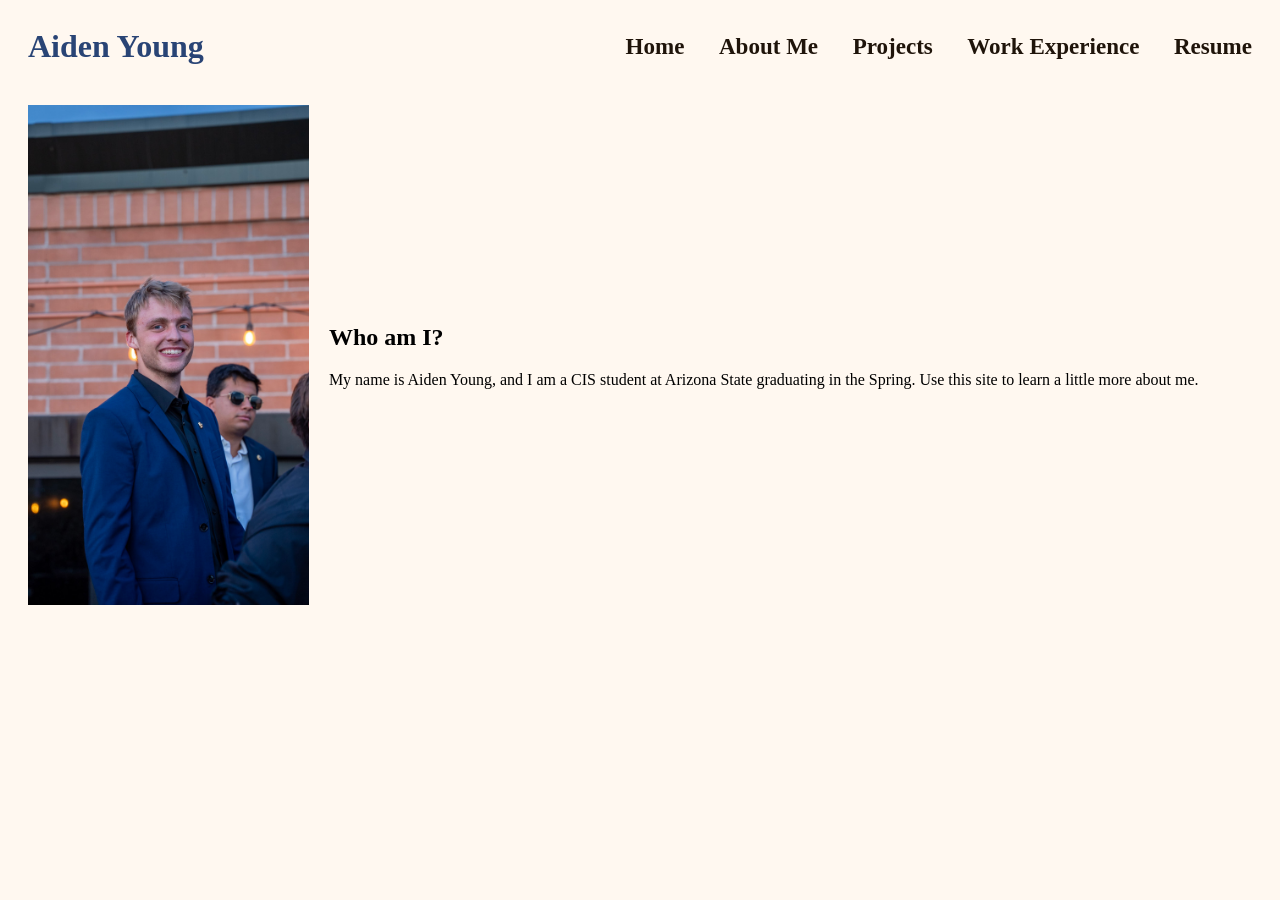
==== index.html @ 5ab0b29b "Initial" ====
<!DOCTYPE html>
<html lang="en">
<head>
    <meta charset="UTF-8">
    <meta name="viewport" content="width=device-width, initial-scale=1.0">
    <title>Aiden Young</title>
    <link rel="stylesheet" href="style.css">
</head>
<body>
    <header>
        <h1 id="title">Aiden Young</h1>
        <nav class="nav">
            <ul>
                <li><a href="index.html" class="active">Home</a></li>
                <li><a href="about.html">About Me</a></li>
                <li><a href="projects.html">Projects</a></li>
                <li><a href="experience.html">Work Experience</a></li>
                <li><a href="resume.html" id="resume">Resume</a></li>
            </ul>
        </nav>
    </header>

    <section id="intro">
        <img src="assets/portrait.jpeg" id="portrait" alt="Portrait of Aiden Young">
        <div id="intro-text">
            <h2 id="WAMI">Who am I?</h2>
            <p>My name is Aiden Young, and I am a CIS student at Arizona State graduating in the Spring.  Use this site to learn a little more about me.</p>
        </div>
    </section>
</body>
</html>
---- style.css ----
:root {
  --text: #1f140a;
  --background: #fff8f0;
  --primary: #294475;
  --secondary: #947742;
  --accent: #815128;

  --surface: #ffffff;
  --border: rgba(31, 20, 10, 0.12);
  --muted: rgba(31, 20, 10, 0.68);
  --radius: 10px;
  --shadow: 0 6px 20px rgba(31, 20, 10, 0.08);
  --font-display: "Fraunces", Georgia, serif;
  --font-body: "Inter", system-ui, -apple-system, sans-serif;
}

* {
    background: var(--background)
}

header {
    display: flex;
    justify-content: space-between;
    align-items: center;
}

#intro {
    display: flex;
    flex-wrap: wrap;
    align-items: center;
    gap: 20px;
    padding: 20px;
}

#intro-text {
    flex: 1 1 300px;
}

#title {
    color: var(--primary);
    margin: 0px;
    padding: 20px;
}

nav {
    font-weight: bold;
    padding: 0px;
    font-size: 120%;
    text-align: center;
    text-align: left;
    padding-left: 1em;
    color: var(--text);
}

nav ul {
    list-style-type: none;
    margin: 0px;
    padding-left: 0px;
    font-size: 1.2em;
    display: flex;
    flex-wrap: wrap;
    justify-content: flex-end;
    gap: 1.5em;
}

nav a {
    color: var(--text);
    text-decoration: none;
}

#resume {
    padding-right: 20px;
}

#portrait {
    max-width: 500px;
    max-height: 500px;
}
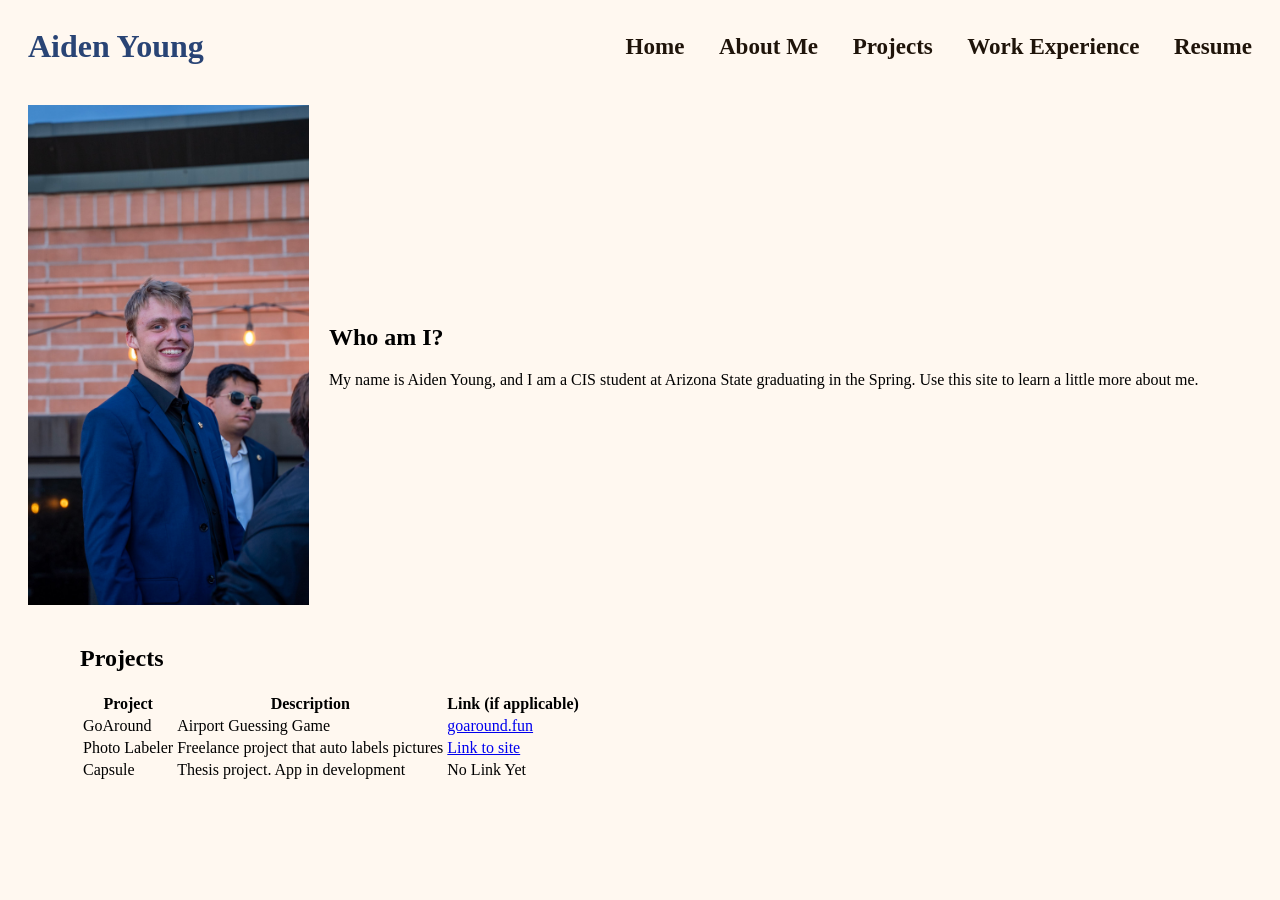
==== commit 10c817a3: "Adding project table" ====
--- a/index.html
+++ b/index.html
@@ -27,5 +27,32 @@
             <p>My name is Aiden Young, and I am a CIS student at Arizona State graduating in the Spring.  Use this site to learn a little more about me.</p>
         </div>
     </section>
+
+    <section class="Projects">
+        <h2>Projects</h2>
+        <table>
+            <tr>
+                <th>Project</th>
+                <th>Description</th>
+                <th>Link (if applicable)</th>
+            </tr>
+            <tr>
+                <td>GoAround</td>
+                <td>Airport Guessing Game</td>
+                <td><a href="https://www.goaround.fun" target="_blank">goaround.fun</td>
+            </tr>
+            <tr>
+                <td>Photo Labeler</td>
+                <td>Freelance project that auto labels pictures</td>
+                <td><a href="https://photolabeler.pages.dev" target="_blank">Link to site</td>
+            </tr>
+            <tr>
+                <td>Capsule</td>
+                <td>Thesis project. App in development</td>
+                <td>No Link Yet</td>
+            </tr>
+
+        </table>
+    </section>
 </body>
 </html>
--- a/style.css
+++ b/style.css
@@ -75,4 +75,15 @@
 #portrait {
     max-width: 500px;
     max-height: 500px;
+}
+
+.Projects {
+  width: 100%;
+  max-width: 1120px;
+  margin: 0 auto;
+  padding: 0 1.25rem;
+}
+
+h2.projects {
+    padding-left: 20px;
 }
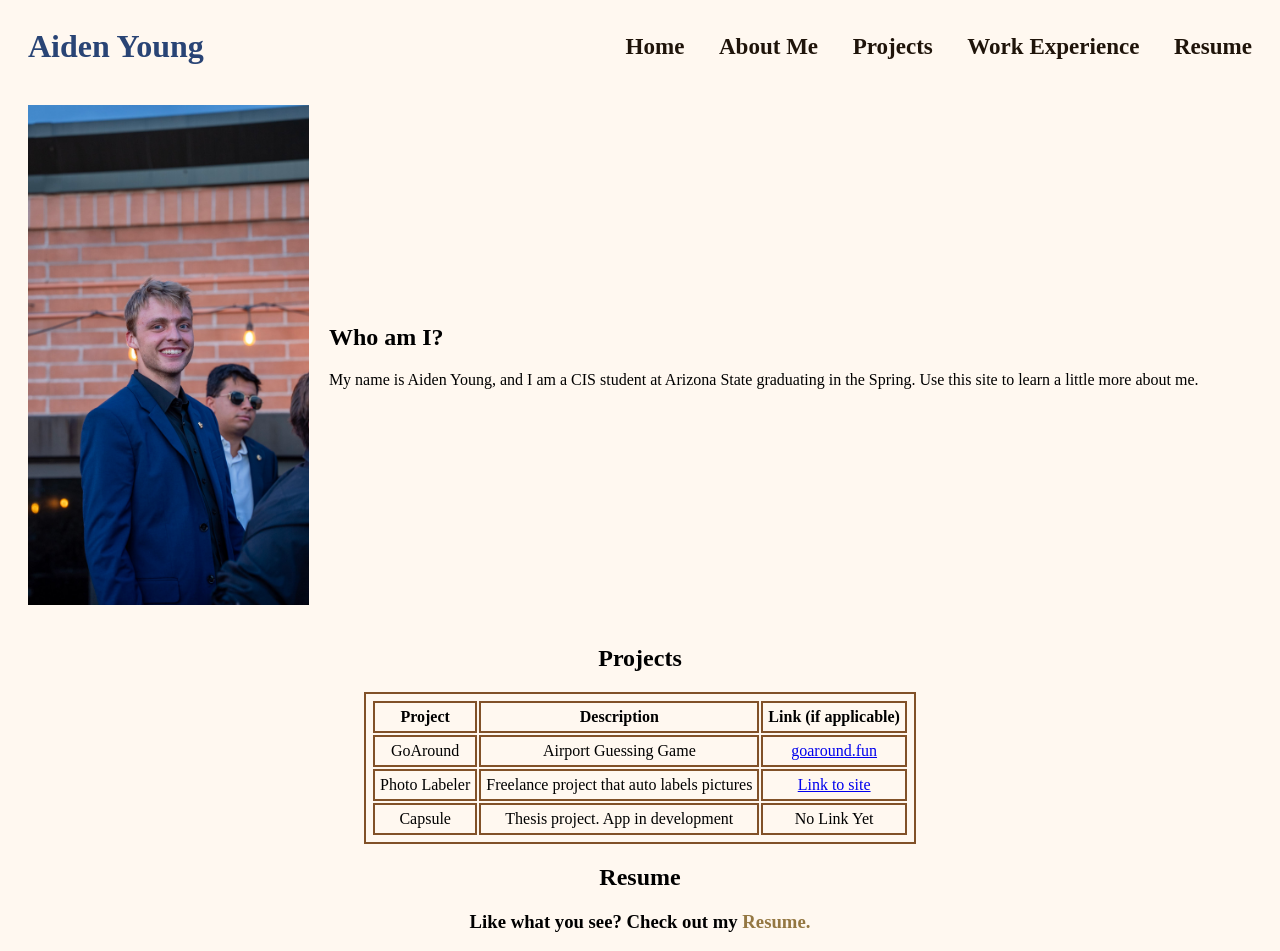
==== commit 9fa480df: "Adding files and updating index" ====
--- a/index.html
+++ b/index.html
@@ -51,7 +51,12 @@
                 <td>Thesis project. App in development</td>
                 <td>No Link Yet</td>
             </tr>
+        </table>
+    </section>
 
+    <section class="Resume">
+        <h2>Resume</h2>
+        <h3>Like what you see? Check out my <a id="resumeLink" href="resume.html">Resume.</a></h3>
         </table>
     </section>
 </body>
--- a/style.css
+++ b/style.css
@@ -82,8 +82,28 @@
   max-width: 1120px;
   margin: 0 auto;
   padding: 0 1.25rem;
+  text-align: center;
+}
+
+.Projects table {
+    margin: 0 auto;
 }
 
 h2.projects {
     padding-left: 20px;
+}
+
+table, td, th{
+    border: 2px solid var(--accent);
+    padding:5px;
+    text-align: center;
+}
+
+#resumeLink {
+    text-decoration: none;
+    color: var(--secondary);
+}
+
+.Resume {
+    text-align: center;
 }
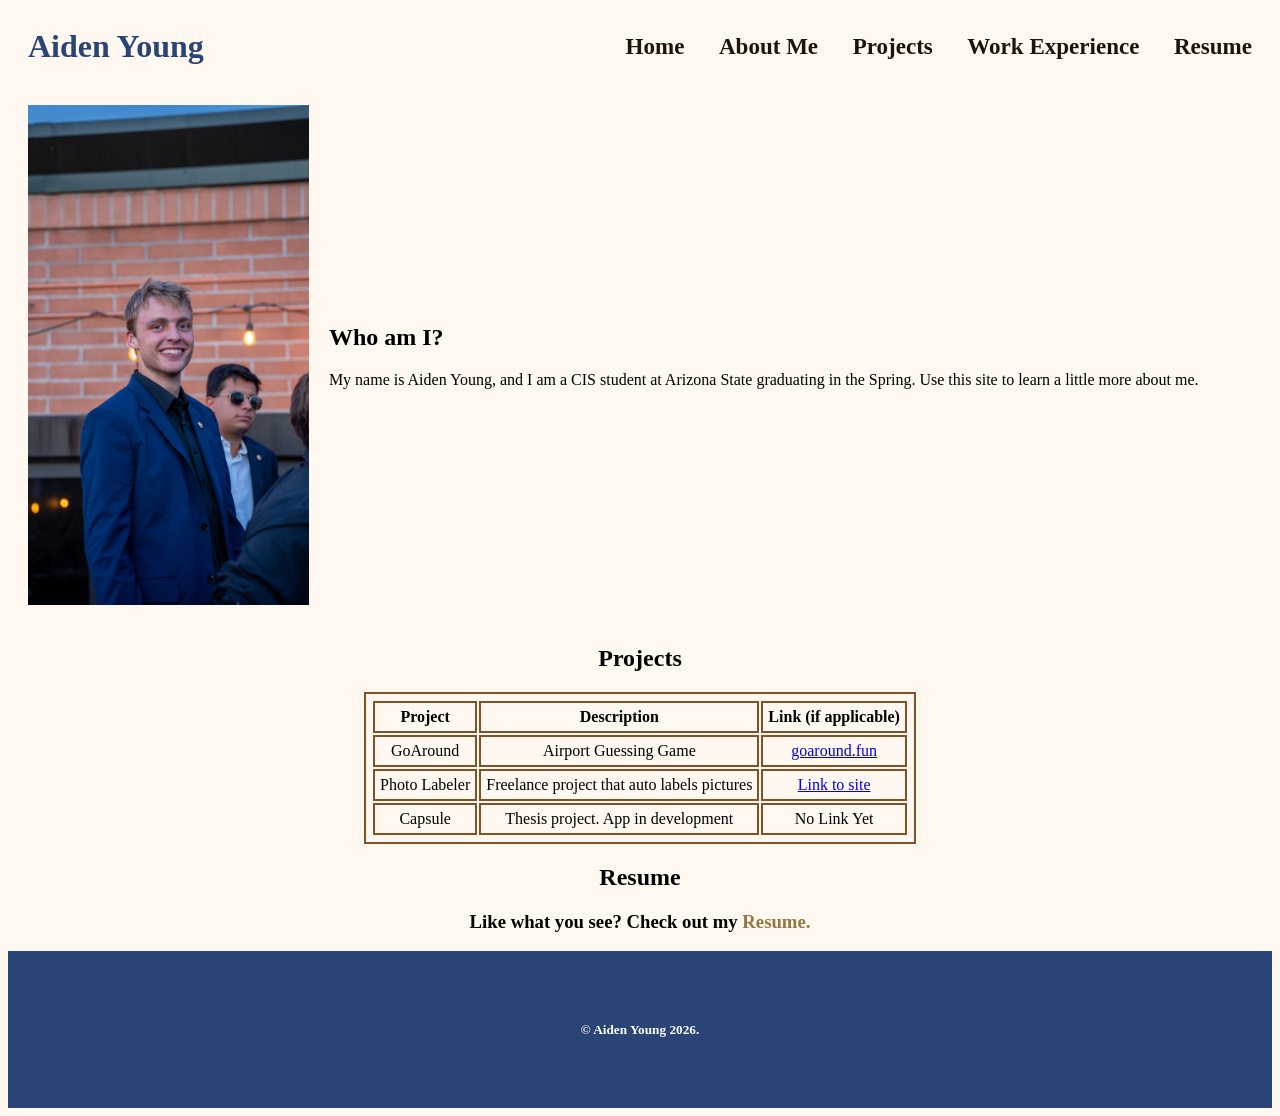
==== commit 7d9baab8: "footer update" ====
--- a/index.html
+++ b/index.html
@@ -60,4 +60,8 @@
         </table>
     </section>
 </body>
+
+<footer>
+    <h5>&copy; Aiden Young 2026.</h5>
+</footer>
 </html>
--- a/style.css
+++ b/style.css
@@ -106,4 +106,16 @@
 
 .Resume {
     text-align: center;
+}
+
+footer {
+    background-color: var(--primary);
+    color: var(--text);
+    padding: 3rem 0;
+}
+
+footer h5 {
+    background-color: var(--primary);
+    color: white;
+    text-align: center;
 }
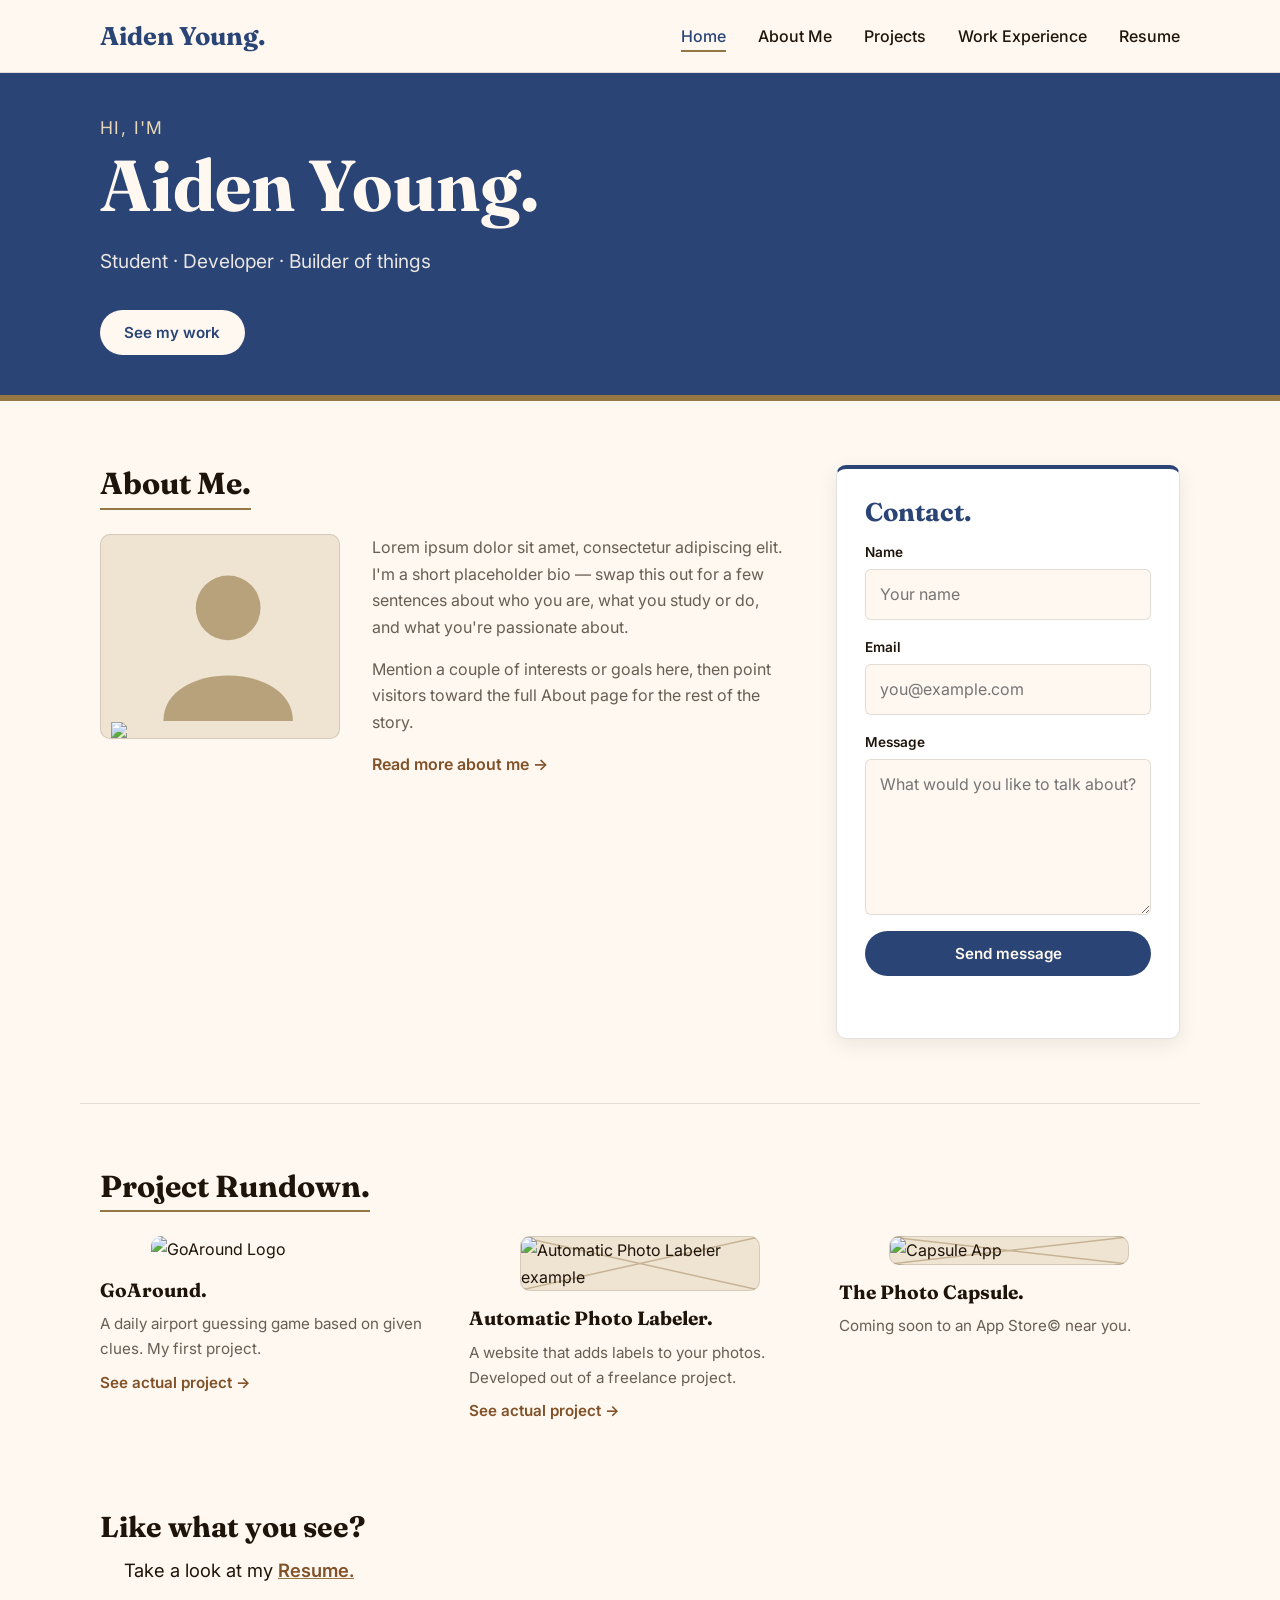
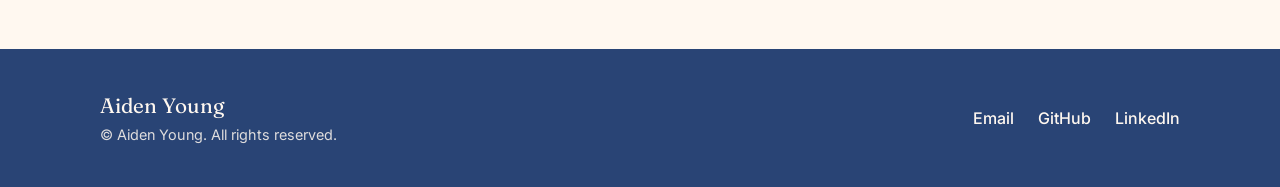
==== commit 9cbc6759: "bringing in index from other file" ====
--- a/index.html
+++ b/index.html
@@ -1,67 +1,146 @@
 <!DOCTYPE html>
 <html lang="en">
 <head>
-    <meta charset="UTF-8">
-    <meta name="viewport" content="width=device-width, initial-scale=1.0">
-    <title>Aiden Young</title>
-    <link rel="stylesheet" href="style.css">
+  <meta charset="UTF-8">
+  <meta name="viewport" content="width=device-width, initial-scale=1.0">
+  <title>Aiden Young</title>
+  <link rel="preconnect" href="https://fonts.googleapis.com">
+  <link rel="preconnect" href="https://fonts.gstatic.com" crossorigin>
+  <link href="https://fonts.googleapis.com/css2?family=Fraunces:opsz,wght@9..144,500;9..144,700&family=Inter:wght@400;500;600&display=swap" rel="stylesheet">
+  <link rel="stylesheet" href="style.css">
 </head>
 <body>
-    <header>
-        <h1 id="title">Aiden Young</h1>
-        <nav class="nav">
-            <ul>
-                <li><a href="index.html" class="active">Home</a></li>
-                <li><a href="about.html">About Me</a></li>
-                <li><a href="projects.html">Projects</a></li>
-                <li><a href="experience.html">Work Experience</a></li>
-                <li><a href="resume.html" id="resume">Resume</a></li>
-            </ul>
-        </nav>
-    </header>
 
-    <section id="intro">
-        <img src="assets/portrait.jpeg" id="portrait" alt="Portrait of Aiden Young">
-        <div id="intro-text">
-            <h2 id="WAMI">Who am I?</h2>
-            <p>My name is Aiden Young, and I am a CIS student at Arizona State graduating in the Spring.  Use this site to learn a little more about me.</p>
+  <!-- Header / Navigation -->
+  <header class="site-header">
+    <div class="container header-inner">
+      <a href="index.html" class="logo">Aiden Young.</a>
+      <button class="nav-toggle" aria-label="Toggle navigation" aria-expanded="false">
+        <span></span><span></span><span></span>
+      </button>
+      <nav class="main-nav">
+        <ul>
+          <li><a href="index.html" class="active">Home</a></li>
+          <li><a href="about.html">About Me</a></li>
+          <li><a href="projects.html">Projects</a></li>
+          <li><a href="experience.html">Work Experience</a></li>
+          <li><a href="resume.html">Resume</a></li>
+        </ul>
+      </nav>
+    </div>
+  </header>
+
+  <main>
+    <!-- Hero -->
+    <section class="hero">
+      <!-- Replace with: <img src="images/hero.jpg" alt="..."> or set a background-image in style.css -->
+      <div class="hero-overlay">
+        <div class="container">
+          <p class="hero-eyebrow">Hi, I'm</p>
+          <h1>Aiden Young.</h1>
+          <p class="hero-tagline">Student · Developer · Builder of things</p>
+          <a href="projects.html" class="btn btn-light">See my work</a>
         </div>
+      </div>
     </section>
 
-    <section class="Projects">
-        <h2>Projects</h2>
-        <table>
-            <tr>
-                <th>Project</th>
-                <th>Description</th>
-                <th>Link (if applicable)</th>
-            </tr>
-            <tr>
-                <td>GoAround</td>
-                <td>Airport Guessing Game</td>
-                <td><a href="https://www.goaround.fun" target="_blank">goaround.fun</td>
-            </tr>
-            <tr>
-                <td>Photo Labeler</td>
-                <td>Freelance project that auto labels pictures</td>
-                <td><a href="https://photolabeler.pages.dev" target="_blank">Link to site</td>
-            </tr>
-            <tr>
-                <td>Capsule</td>
-                <td>Thesis project. App in development</td>
-                <td>No Link Yet</td>
-            </tr>
-        </table>
+    <!-- About + Contact -->
+    <section class="container about-contact">
+      <div class="about">
+        <h2 class="section-title"><a href="about.html">About Me.</a></h2>
+        <div class="about-body">
+          <div class="portrait placeholder">
+            <img src="images/headshot.jpeg">
+            <svg viewBox="0 0 100 100" aria-hidden="true">
+              <circle cx="50" cy="36" r="16" />
+              <path d="M18 92 C18 62, 82 62, 82 92 Z" />
+            </svg>
+          </div>
+          <div class="bio">
+            <p>
+              Lorem ipsum dolor sit amet, consectetur adipiscing elit. I'm a
+              short placeholder bio — swap this out for a few sentences about
+              who you are, what you study or do, and what you're passionate about.
+            </p>
+            <p>
+              Mention a couple of interests or goals here, then point visitors
+              toward the full About page for the rest of the story.
+            </p>
+            <a href="about.html" class="text-link">Read more about me &rarr;</a>
+          </div>
+        </div>
+      </div>
+
+      <aside class="contact-card" id="contact">
+        <h2>Contact.</h2>
+        <form class="contact-form" id="contact-form" action="https://formspree.io/f/xyewgwpv" method="POST">
+          <label>
+            <span>Name</span>
+            <input type="text" name="name" placeholder="Your name" required>
+          </label>
+          <label>
+            <span>Email</span>
+            <input type="email" name="email" placeholder="you@example.com" required>
+          </label>
+          <label>
+            <span>Message</span>
+            <textarea name="message" rows="5" placeholder="What would you like to talk about?" required></textarea>
+          </label>
+          <input type="hidden" name="_subject" value="New message from your website">
+          <!-- Honeypot: hidden from humans, bots fill it in -->
+          <input type="text" name="_gotcha" tabindex="-1" autocomplete="off" style="display:none">
+          <button type="submit" class="btn btn-primary">Send message</button>
+          <p class="form-status" role="status" aria-live="polite"></p>
+        </form>
+      </aside>
     </section>
 
-    <section class="Resume">
-        <h2>Resume</h2>
-        <h3>Like what you see? Check out my <a id="resumeLink" href="resume.html">Resume.</a></h3>
-        </table>
+    <!-- Project Rundown -->
+    <section class="container projects">
+      <h2 class="section-title"><a href="projects.html">Project Rundown.</a></h2>
+      <div class="project-grid">
+        <div class="project-card">
+          <div class="project-thumb"><img src="images/goaround.png" alt="GoAround Logo"></div>
+          <h3><a href="projects.html#project-1" class="card-link">GoAround.</a></h3>
+          <p>A daily airport guessing game based on given clues.  My first project.</p>
+          <a href="https://goaround.fun" target="_blank" class="text-link card-extra-link">See actual project &rarr;</a>
+        </div>
+        <div class="project-card">
+          <div class="project-thumb placeholder"><img src="images/Photo_Label_Example.jpeg" alt="Automatic Photo Labeler example"></div>
+          <h3><a href="projects.html#project-2" class="card-link">Automatic Photo Labeler.</a></h3>
+          <p>A website that adds labels to your photos. Developed out of a freelance project.</p>
+          <a href="https://goaround.fun" target="_blank" class="text-link card-extra-link">See actual project &rarr;</a>
+        </div>
+        <a href="projects.html#project-3" class="project-card">
+          <div class="project-thumb placeholder"><img src="images/capsuleLogo.png" alt="Capsule App"></div>
+          <h3>The Photo Capsule.</h3>
+          <p>Coming soon to an App Store&copy; near you.</p>
+        </a>
+      </div>
     </section>
+
+    <!-- Resume CTA -->
+    <section class="container resume-cta">
+      <p class="cta-lead">Like what you see?</p>
+      <p class="cta-sub">Take a look at my <a href="resume.html">Resume.</a></p>
+    </section>
+  </main>
+
+  <!-- Footer -->
+  <footer class="site-footer">
+    <div class="container footer-inner">
+      <div class="footer-left">
+        <p class="footer-name">Aiden Young</p>
+        <p>&copy; <span id="year"></span> Aiden Young. All rights reserved.</p>
+      </div>
+      <div class="footer-right">
+        <a href="mailto:aidenjyoung14@gmail.com">Email</a>
+        <a href="https://github.com/ajyoung14" target="_blank" rel="noopener">GitHub</a>
+        <a href="https://www.linkedin.com/in/aidenjyoung" target="_blank" rel="noopener">LinkedIn</a>
+      </div>
+    </div>
+  </footer>
+
+  <script src="script.js"></script>
 </body>
-
-<footer>
-    <h5>&copy; Aiden Young 2026.</h5>
-</footer>
-</html>+</html>
--- a/style.css
+++ b/style.css
@@ -14,108 +14,813 @@
   --font-body: "Inter", system-ui, -apple-system, sans-serif;
 }
 
-* {
-    background: var(--background)
-}
-
-header {
-    display: flex;
-    justify-content: space-between;
-    align-items: center;
-}
-
-#intro {
-    display: flex;
-    flex-wrap: wrap;
-    align-items: center;
-    gap: 20px;
-    padding: 20px;
-}
-
-#intro-text {
-    flex: 1 1 300px;
-}
-
-#title {
-    color: var(--primary);
-    margin: 0px;
-    padding: 20px;
-}
-
-nav {
-    font-weight: bold;
-    padding: 0px;
-    font-size: 120%;
-    text-align: center;
-    text-align: left;
-    padding-left: 1em;
-    color: var(--text);
-}
-
-nav ul {
-    list-style-type: none;
-    margin: 0px;
-    padding-left: 0px;
-    font-size: 1.2em;
-    display: flex;
-    flex-wrap: wrap;
-    justify-content: flex-end;
-    gap: 1.5em;
-}
-
-nav a {
-    color: var(--text);
-    text-decoration: none;
-}
-
-#resume {
-    padding-right: 20px;
-}
-
-#portrait {
-    max-width: 500px;
-    max-height: 500px;
-}
-
-.Projects {
+/* ---------- Base ---------- */
+*,
+*::before,
+*::after {
+  box-sizing: border-box;
+}
+
+body {
+  margin: 0;
+  font-family: var(--font-body);
+  font-size: 1rem;
+  line-height: 1.65;
+  color: var(--text);
+  background: var(--background);
+}
+
+img {
+  max-width: 100%;
+  display: block;
+}
+
+a {
+  color: var(--primary);
+}
+
+h1, h2, h3 {
+  font-family: var(--font-display);
+  line-height: 1.2;
+  margin: 0 0 0.5em;
+}
+
+.container {
   width: 100%;
   max-width: 1120px;
   margin: 0 auto;
   padding: 0 1.25rem;
-  text-align: center;
-}
-
-.Projects table {
-    margin: 0 auto;
-}
-
-h2.projects {
-    padding-left: 20px;
-}
-
-table, td, th{
-    border: 2px solid var(--accent);
-    padding:5px;
-    text-align: center;
-}
-
-#resumeLink {
-    text-decoration: none;
-    color: var(--secondary);
-}
-
-.Resume {
-    text-align: center;
-}
-
-footer {
-    background-color: var(--primary);
-    color: var(--text);
-    padding: 3rem 0;
-}
-
-footer h5 {
-    background-color: var(--primary);
-    color: white;
-    text-align: center;
-}+}
+
+/* ---------- Buttons & links ---------- */
+.btn {
+  display: inline-block;
+  padding: 0.7rem 1.4rem;
+  border: 2px solid transparent;
+  border-radius: 999px;
+  font: 600 0.95rem var(--font-body);
+  text-decoration: none;
+  cursor: pointer;
+  transition: background 0.2s, color 0.2s, transform 0.2s;
+}
+
+.btn:hover {
+  transform: translateY(-1px);
+}
+
+.btn-primary {
+  background: var(--primary);
+  color: var(--background);
+}
+
+.btn-primary:hover {
+  background: var(--accent);
+}
+
+.btn-light {
+  background: var(--background);
+  color: var(--primary);
+}
+
+.btn-light:hover {
+  background: transparent;
+  border-color: var(--background);
+  color: var(--background);
+}
+
+.text-link {
+  font-weight: 600;
+  color: var(--accent);
+  text-decoration: none;
+}
+
+.text-link:hover {
+  text-decoration: underline;
+}
+
+/* ---------- Header ---------- */
+.site-header {
+  position: sticky;
+  top: 0;
+  z-index: 10;
+  background: var(--background);
+  border-bottom: 1px solid var(--border);
+}
+
+.header-inner {
+  display: flex;
+  align-items: center;
+  justify-content: space-between;
+  min-height: 72px;
+}
+
+.logo {
+  font-family: var(--font-display);
+  font-size: 1.6rem;
+  font-weight: 700;
+  color: var(--primary);
+  text-decoration: none;
+} 
+
+.main-nav ul {
+  display: flex;
+  gap: 2rem;
+  list-style: none;
+  margin: 0;
+  padding: 0;
+}
+
+.main-nav a {
+  position: relative;
+  font-weight: 500;
+  color: var(--text);
+  text-decoration: none;
+  padding: 0.25rem 0;
+}
+
+.main-nav a::after {
+  content: "";
+  position: absolute;
+  left: 0;
+  bottom: -2px;
+  width: 100%;
+  height: 2px;
+  background: var(--secondary);
+  transform: scaleX(0);
+  transform-origin: left;
+  transition: transform 0.2s;
+}
+
+.main-nav a:hover::after,
+.main-nav a.active::after {
+  transform: scaleX(1);
+}
+
+.main-nav a.active {
+  color: var(--primary);
+}
+
+.nav-toggle {
+  display: none;
+  flex-direction: column;
+  gap: 5px;
+  padding: 0.5rem;
+  background: none;
+  border: 0;
+  cursor: pointer;
+}
+
+.nav-toggle span {
+  width: 24px;
+  height: 2px;
+  background: var(--text);
+  transition: transform 0.2s, opacity 0.2s;
+}
+
+/* ---------- Hero ---------- */
+.hero {
+  min-height: 280px;
+  display: flex;
+  /* Swap the solid colour for your own image:
+     background: var(--primary) url("images/hero.jpg") center / cover; */
+  background: var(--primary);
+  border-bottom: 6px solid var(--secondary);
+  color: var(--background);
+}
+
+.hero-overlay {
+  display: flex;
+  align-items: center;
+  width: 100%;
+  padding: 2.5rem 0;
+}
+
+.hero-eyebrow {
+  margin: 0;
+  font-size: 1.1rem;
+  letter-spacing: 0.08em;
+  text-transform: uppercase;
+  color: #e9d8b8;
+}
+
+.hero h1 {
+  font-size: clamp(2.6rem, 7vw, 4.5rem);
+  margin-bottom: 0.25em;
+}
+
+.hero-tagline {
+  font-size: 1.2rem;
+  margin: 0 0 2rem;
+  opacity: 0.9;
+}
+
+/* ---------- Section titles ---------- */
+.section-title {
+  font-size: 1.9rem;
+  padding-bottom: 0.4rem;
+  margin-bottom: 1.5rem;
+  border-bottom: 2px solid var(--secondary);
+  display: inline-block;
+}
+
+.section-title a {
+  color: var(--text);
+  text-decoration: none;
+}
+
+.section-title a:hover {
+  color: var(--primary);
+}
+
+/* ---------- About + Contact ---------- */
+.about-contact {
+  display: grid;
+  grid-template-columns: 2fr 1fr;
+  gap: 3rem;
+  padding-top: 4rem;
+  padding-bottom: 4rem;
+  border-bottom: 1px solid var(--border);
+}
+
+.about-body {
+  display: grid;
+  grid-template-columns: 240px 1fr;
+  gap: 2rem;
+  align-items: start;
+}
+
+.bio p {
+  margin-top: 0;
+  color: var(--muted);
+}
+
+.placeholder {
+  background: #efe3d2;
+  border: 1px solid var(--border);
+  border-radius: var(--radius);
+  overflow: hidden;
+}
+
+.portrait {
+  display: flex;
+  align-items: flex-end;
+  justify-content: center;
+  border: 1px solid var(--border);
+  border-radius: var(--radius);
+}
+
+.portrait svg {
+  width: 85%;
+  fill: var(--secondary);
+  opacity: 0.6;
+}
+
+.contact-card {
+  background: var(--surface);
+  border: 1px solid var(--border);
+  border-top: 4px solid var(--primary);
+  border-radius: var(--radius);
+  padding: 1.75rem;
+  box-shadow: var(--shadow);
+  align-self: start;
+}
+
+.contact-card h2 {
+  font-size: 1.6rem;
+  color: var(--primary);
+}
+
+.contact-form {
+  display: flex;
+  flex-direction: column;
+  gap: 1rem;
+}
+
+.contact-form label {
+  display: flex;
+  flex-direction: column;
+  gap: 0.35rem;
+}
+
+.contact-form label span {
+  font-size: 0.85rem;
+  font-weight: 600;
+}
+
+.contact-form input,
+.contact-form textarea {
+  width: 100%;
+  padding: 0.7rem 0.85rem;
+  font: inherit;
+  color: var(--text);
+  background: var(--background);
+  border: 1px solid var(--border);
+  border-radius: 6px;
+  resize: vertical;
+}
+
+.contact-form input:focus,
+.contact-form textarea:focus {
+  outline: none;
+  border-color: var(--primary);
+  box-shadow: 0 0 0 3px rgba(41, 68, 117, 0.18);
+}
+
+.form-status {
+  margin: 0;
+  font-size: 0.9rem;
+  color: var(--accent);
+  min-height: 1.2em;
+}
+
+/* ---------- Projects ---------- */
+.projects {
+  padding-top: 4rem;
+  padding-bottom: 3rem;
+}
+
+.project-grid {
+  display: grid;
+  grid-template-columns: repeat(3, 1fr);
+  gap: 1.75rem;
+}
+
+.project-card {
+  display: block;
+  color: inherit;
+  text-decoration: none;
+  transition: transform 0.2s;
+}
+
+.project-card:hover {
+  transform: translateY(-4px);
+}
+
+.project-card:hover h3 {
+  color: var(--accent);
+}
+
+/* Same size as the About Me portrait: a 240px square */
+.project-thumb {
+  width: 100%;
+  max-width: 240px;
+  margin: 0 auto 1rem;
+  border-radius: var(--radius);
+  overflow: hidden;
+}
+
+.project-thumb img {
+  display: block;
+  width: 100%;
+  height: 100%;
+  object-fit: cover;
+}
+
+/* Card with its own extra link: the title link stretches over the whole card */
+div.project-card {
+  position: relative;
+}
+
+.card-link {
+  color: inherit;
+  text-decoration: none;
+}
+
+.card-link::after {
+  content: "";
+  position: absolute;
+}
+
+.card-extra-link {
+  position: relative;
+  z-index: 1;
+  display: block;
+  width: fit-content;
+  margin-top: 0.5rem;
+  font-size: 0.95rem;
+}
+
+/* "X" placeholder, like the wireframe — delete once you add real images */
+.project-thumb.placeholder {
+  background-color: #efe3d2;
+  background-image: url("data:image/svg+xml,%3Csvg xmlns='http://www.w3.org/2000/svg' viewBox='0 0 100 100' preserveAspectRatio='none'%3E%3Cpath d='M0 0L100 100M100 0L0 100' stroke='%23947742' stroke-opacity='0.45' stroke-width='1.5' vector-effect='non-scaling-stroke'/%3E%3C/svg%3E");
+  background-size: 100% 100%;
+}
+
+.project-card h3 {
+  font-size: 1.2rem;
+  transition: color 0.2s;
+}
+
+.project-card p {
+  margin: 0;
+  font-size: 0.95rem;
+  color: var(--muted);
+}
+
+/* ---------- Projects page ---------- */
+.projects-page {
+  padding-top: 4rem;
+  padding-bottom: 5rem;
+}
+
+.projects-page .section-title {
+  font-size: clamp(2rem, 5vw, 2.8rem);
+  margin-bottom: 2rem;
+}
+
+.showcase-grid {
+  display: grid;
+  grid-template-columns: repeat(3, 1fr);
+  gap: 1.5rem;
+}
+
+.showcase-card {
+  display: flex;
+  flex-direction: column;
+  background: var(--surface);
+  border: 1px solid var(--border);
+  border-radius: 28px;
+  padding: 0.85rem;
+  box-shadow: var(--shadow);
+  scroll-margin-top: 96px;
+  transition: transform 0.2s, box-shadow 0.2s;
+}
+
+.showcase-card:hover {
+  transform: translateY(-4px);
+  box-shadow: 0 14px 34px rgba(31, 20, 10, 0.12);
+}
+
+.showcase-thumb {
+  display: flex;
+  align-items: center;
+  justify-content: center;
+  padding: 1.25rem;
+  background: #f6ede1;
+  border-radius: 20px;
+  overflow: hidden;
+}
+
+.showcase-thumb img {
+  max-width: 100%;
+  max-height: 100%;
+  object-fit: contain;
+  border-radius: 8px;
+}
+
+.showcase-body {
+  display: flex;
+  flex-direction: column;
+  flex: 1;
+  padding: 1.5rem 1.15rem 1.15rem;
+}
+
+.showcase-eyebrow {
+  margin: 0 0 0.5rem;
+  font-size: 0.78rem;
+  font-weight: 600;
+  letter-spacing: 0.1em;
+  text-transform: uppercase;
+  color: var(--secondary);
+}
+
+.showcase-body h2 {
+  font-size: 1.45rem;
+  margin-bottom: 0.6rem;
+}
+
+.showcase-desc {
+  margin: 0 0 1rem;
+  color: var(--muted);
+}
+
+.showcase-body .text-link {
+  width: fit-content;
+  font-size: 0.95rem;
+}
+
+/* ---------- About page ---------- */
+.about-intro {
+  display: grid;
+  grid-template-columns: 320px 1fr;
+  gap: 3.5rem;
+  align-items: center;
+  padding-top: 4rem;
+  padding-bottom: 4rem;
+}
+
+.about-photo {
+  border-radius: 28px;
+  overflow: hidden;
+  border: 1px solid var(--border);
+  box-shadow: 14px 14px 0 var(--secondary);
+}
+
+.about-photo img {
+  width: 100%;
+  height: 100%;
+  object-fit: cover;
+}
+
+.about-intro-text h1 {
+  font-size: clamp(2.4rem, 6vw, 3.6rem);
+  color: var(--primary);
+  margin-bottom: 0.35em;
+}
+
+.about-lead {
+  margin: 0 0 1.75rem;
+  font-size: 1.2rem;
+  color: var(--muted);
+  max-width: 34rem;
+}
+
+.quick-facts {
+  list-style: none;
+  margin: 0 0 2rem;
+  padding: 0;
+  display: flex;
+  flex-wrap: wrap;
+  gap: 0.75rem 2rem;
+}
+
+.quick-facts li {
+  display: flex;
+  flex-direction: column;
+  font-weight: 500;
+}
+
+.quick-facts span {
+  font-size: 0.75rem;
+  font-weight: 600;
+  letter-spacing: 0.1em;
+  text-transform: uppercase;
+  color: var(--secondary);
+}
+
+.about-actions {
+  display: flex;
+  flex-wrap: wrap;
+  gap: 0.75rem;
+}
+
+.btn-outline {
+  background: transparent;
+  border-color: var(--primary);
+  color: var(--primary);
+}
+
+.btn-outline:hover {
+  background: var(--primary);
+  color: var(--background);
+}
+
+.about-section {
+  padding-top: 3rem;
+  padding-bottom: 1rem;
+}
+
+.story {
+  max-width: 44rem;
+}
+
+.story p {
+  margin-top: 0;
+  font-size: 1.05rem;
+  color: var(--muted);
+}
+
+.interest-grid {
+  display: grid;
+  grid-template-columns: repeat(4, 1fr);
+  gap: 1.25rem;
+}
+
+.interest-card {
+  background: var(--surface);
+  border: 1px solid var(--border);
+  border-top: 4px solid var(--secondary);
+  border-radius: var(--radius);
+  padding: 1.5rem;
+  box-shadow: var(--shadow);
+  transition: transform 0.2s;
+}
+
+.interest-card:hover {
+  transform: translateY(-4px);
+}
+
+.interest-card h3 {
+  font-size: 1.15rem;
+  color: var(--primary);
+}
+
+.interest-card p {
+  margin: 0;
+  font-size: 0.95rem;
+  color: var(--muted);
+}
+
+.skill-list {
+  list-style: none;
+  margin: 0;
+  padding: 0;
+  display: flex;
+  flex-wrap: wrap;
+  gap: 0.65rem;
+}
+
+.skill-list li {
+  padding: 0.45rem 1.1rem;
+  background: #efe3d2;
+  border: 1px solid var(--border);
+  border-radius: 999px;
+  font-size: 0.95rem;
+  font-weight: 500;
+}
+
+.about-section + .resume-cta {
+  padding-top: 4rem;
+}
+
+/* ---------- Resume CTA ---------- */
+.resume-cta {
+  padding-top: 2rem;
+  padding-bottom: 4rem;
+}
+
+.cta-lead {
+  margin: 0;
+  font-family: var(--font-display);
+  font-size: 1.8rem;
+  font-weight: 700;
+}
+
+.cta-sub {
+  margin: 0.25rem 0 0 1.5rem;
+  font-size: 1.15rem;
+}
+
+.cta-sub a {
+  font-weight: 600;
+  color: var(--accent);
+  text-decoration-color: var(--secondary);
+}
+
+/* ---------- Footer ---------- */
+.site-footer {
+  background: var(--primary);
+  color: var(--background);
+  padding: 2.5rem 0;
+}
+
+.footer-inner {
+  display: flex;
+  justify-content: space-between;
+  align-items: center;
+  gap: 1.5rem;
+  flex-wrap: wrap;
+}
+
+.footer-left p {
+  margin: 0;
+  font-size: 0.9rem;
+  opacity: 0.85;
+}
+
+.footer-left .footer-name {
+  font-family: var(--font-display);
+  font-size: 1.3rem;
+  opacity: 1;
+}
+
+.footer-right {
+  display: flex;
+  gap: 1.5rem;
+}
+
+.footer-right a {
+  color: var(--background);
+  text-decoration: none;
+  font-weight: 500;
+}
+
+.footer-right a:hover {
+  color: #e9d8b8;
+}
+
+/* ---------- Responsive ---------- */
+@media (max-width: 960px) {
+  .about-contact {
+    grid-template-columns: 1fr;
+  }
+
+  .project-grid,
+  .showcase-grid,
+  .interest-grid {
+    grid-template-columns: repeat(2, 1fr);
+  }
+
+  .about-intro {
+    grid-template-columns: 260px 1fr;
+    gap: 2.5rem;
+  }
+}
+
+@media (max-width: 720px) {
+  .nav-toggle {
+    display: flex;
+  }
+
+  .main-nav {
+    position: absolute;
+    top: 100%;
+    left: 0;
+    right: 0;
+    background: var(--background);
+    border-bottom: 1px solid var(--border);
+    display: none;
+  }
+
+  .main-nav.open {
+    display: block;
+  }
+
+  .main-nav ul {
+    flex-direction: column;
+    gap: 0;
+    padding: 0.5rem 1.25rem 1rem;
+  }
+
+  .main-nav a {
+    display: block;
+    padding: 0.6rem 0;
+  }
+
+  .nav-toggle[aria-expanded="true"] span:nth-child(1) {
+    transform: translateY(7px) rotate(45deg);
+  }
+
+  .nav-toggle[aria-expanded="true"] span:nth-child(2) {
+    opacity: 0;
+  }
+
+  .nav-toggle[aria-expanded="true"] span:nth-child(3) {
+    transform: translateY(-7px) rotate(-45deg);
+  }
+
+  .about-body {
+    grid-template-columns: 1fr;
+  }
+
+  .portrait {
+    max-width: 220px;
+  }
+
+  .about-intro {
+    grid-template-columns: 1fr;
+    padding-top: 3rem;
+  }
+
+  .about-photo {
+    max-width: 260px;
+  }
+
+  .hero {
+    min-height: 240px;
+  }
+}
+
+@media (max-width: 640px) {
+  .showcase-grid {
+    grid-template-columns: 1fr;
+  }
+}
+
+@media (max-width: 480px) {
+  .project-grid,
+  .interest-grid {
+    grid-template-columns: 1fr;
+  }
+}
+
+/* ---------- Resume page ---------- */
+.resume-page {
+  padding-top: 4rem;
+  padding-bottom: 4rem;
+}
+
+.resume-preview {
+  display: block;
+  width: 75%;
+  height: 800px;
+  margin: 0 auto;
+  border: none;
+}
+
+@media (max-width: 700px) {
+  .resume-preview {
+    width: 100%;
+  }
+}
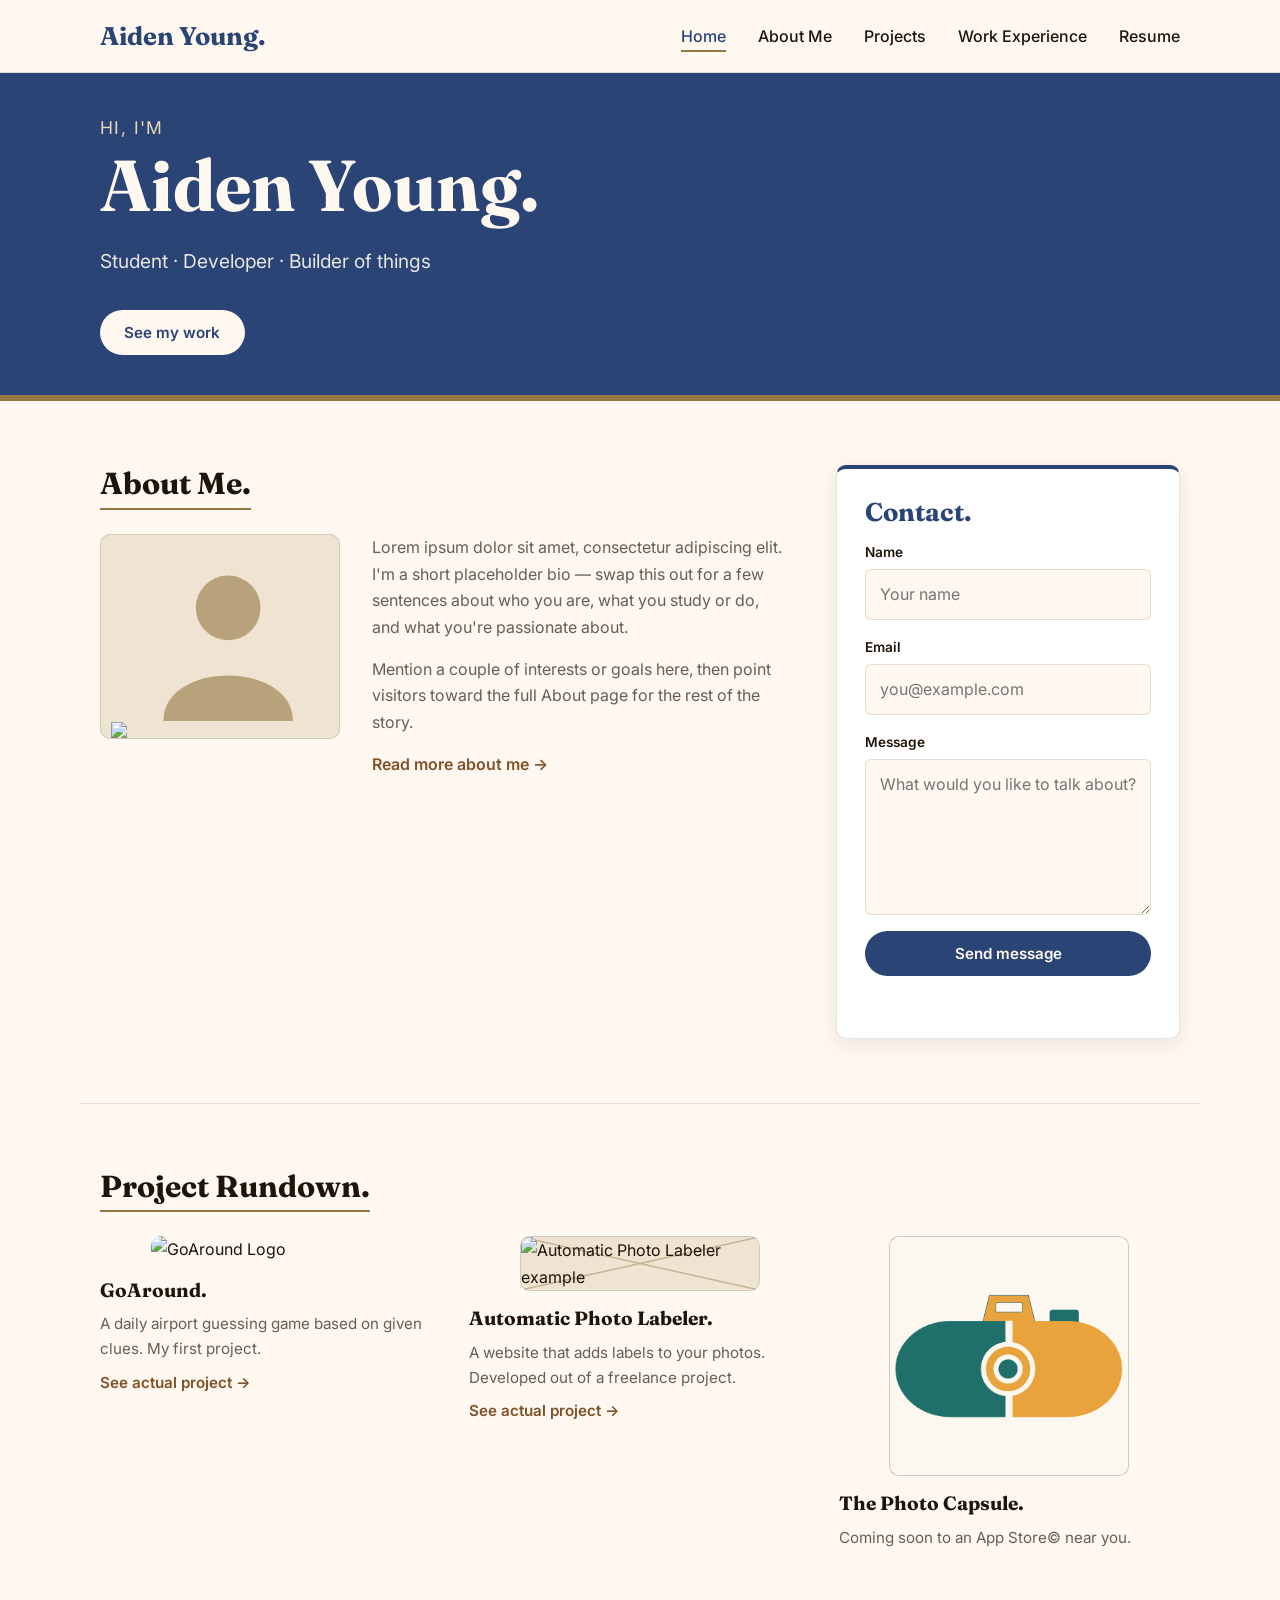
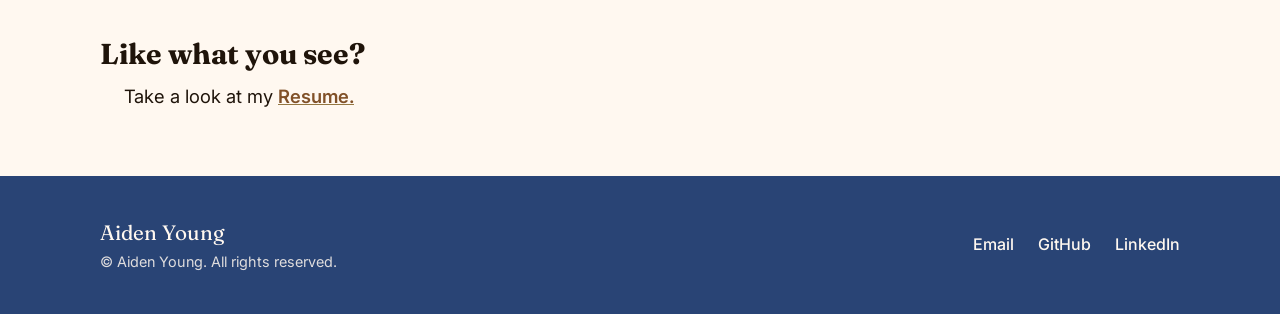
==== commit 12eab916: "new" ====
--- a/index.html
+++ b/index.html
@@ -33,7 +33,7 @@
   <main>
     <!-- Hero -->
     <section class="hero">
-      <!-- Replace with: <img src="images/hero.jpg" alt="..."> or set a background-image in style.css -->
+      <!-- Replace with: <img src="assets/hero.jpg" alt="..."> or set a background-image in style.css -->
       <div class="hero-overlay">
         <div class="container">
           <p class="hero-eyebrow">Hi, I'm</p>
@@ -112,7 +112,7 @@
           <a href="https://goaround.fun" target="_blank" class="text-link card-extra-link">See actual project &rarr;</a>
         </div>
         <a href="projects.html#project-3" class="project-card">
-          <div class="project-thumb placeholder"><img src="images/capsuleLogo.png" alt="Capsule App"></div>
+          <div class="project-thumb placeholder"><img src="assets/capsuleLogo.png" alt="Capsule App"></div>
           <h3>The Photo Capsule.</h3>
           <p>Coming soon to an App Store&copy; near you.</p>
         </a>
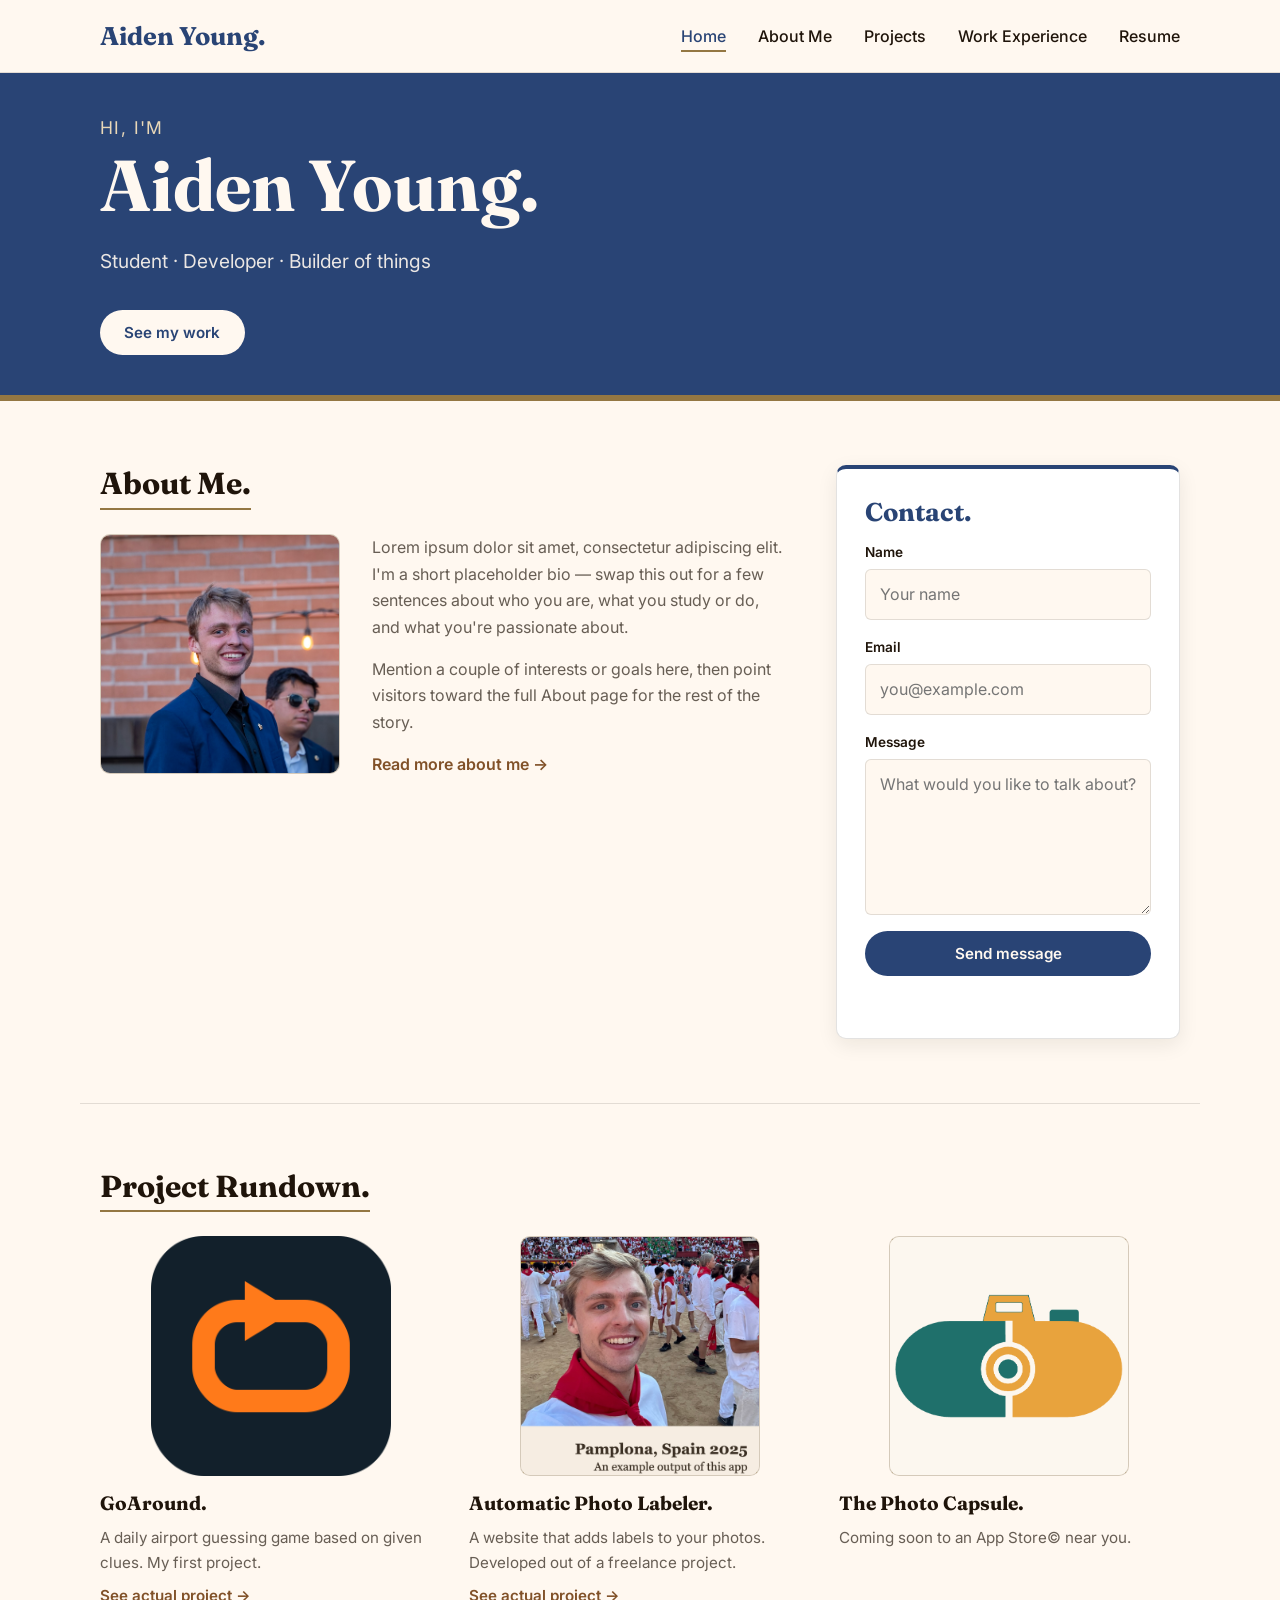
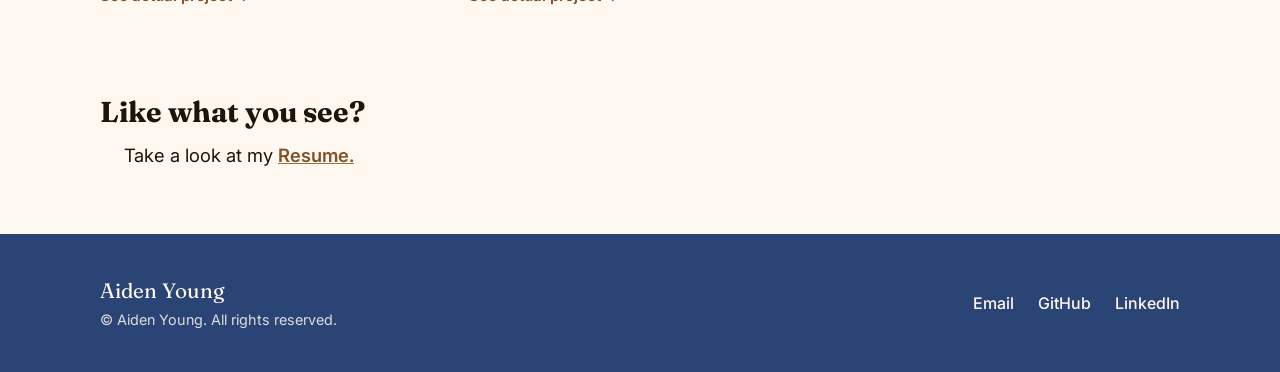
==== commit a19d5404: "bringing in from other folder" ====
--- a/index.html
+++ b/index.html
@@ -50,7 +50,7 @@
         <h2 class="section-title"><a href="about.html">About Me.</a></h2>
         <div class="about-body">
           <div class="portrait placeholder">
-            <img src="images/headshot.jpeg">
+            <img src="assets/headshot.jpeg">
             <svg viewBox="0 0 100 100" aria-hidden="true">
               <circle cx="50" cy="36" r="16" />
               <path d="M18 92 C18 62, 82 62, 82 92 Z" />
@@ -100,13 +100,13 @@
       <h2 class="section-title"><a href="projects.html">Project Rundown.</a></h2>
       <div class="project-grid">
         <div class="project-card">
-          <div class="project-thumb"><img src="images/goaround.png" alt="GoAround Logo"></div>
+          <div class="project-thumb"><img src="assets/goaround.png" alt="GoAround Logo"></div>
           <h3><a href="projects.html#project-1" class="card-link">GoAround.</a></h3>
           <p>A daily airport guessing game based on given clues.  My first project.</p>
           <a href="https://goaround.fun" target="_blank" class="text-link card-extra-link">See actual project &rarr;</a>
         </div>
         <div class="project-card">
-          <div class="project-thumb placeholder"><img src="images/Photo_Label_Example.jpeg" alt="Automatic Photo Labeler example"></div>
+          <div class="project-thumb placeholder"><img src="assets/Photo_Label_Example.jpeg" alt="Automatic Photo Labeler example"></div>
           <h3><a href="projects.html#project-2" class="card-link">Automatic Photo Labeler.</a></h3>
           <p>A website that adds labels to your photos. Developed out of a freelance project.</p>
           <a href="https://goaround.fun" target="_blank" class="text-link card-extra-link">See actual project &rarr;</a>
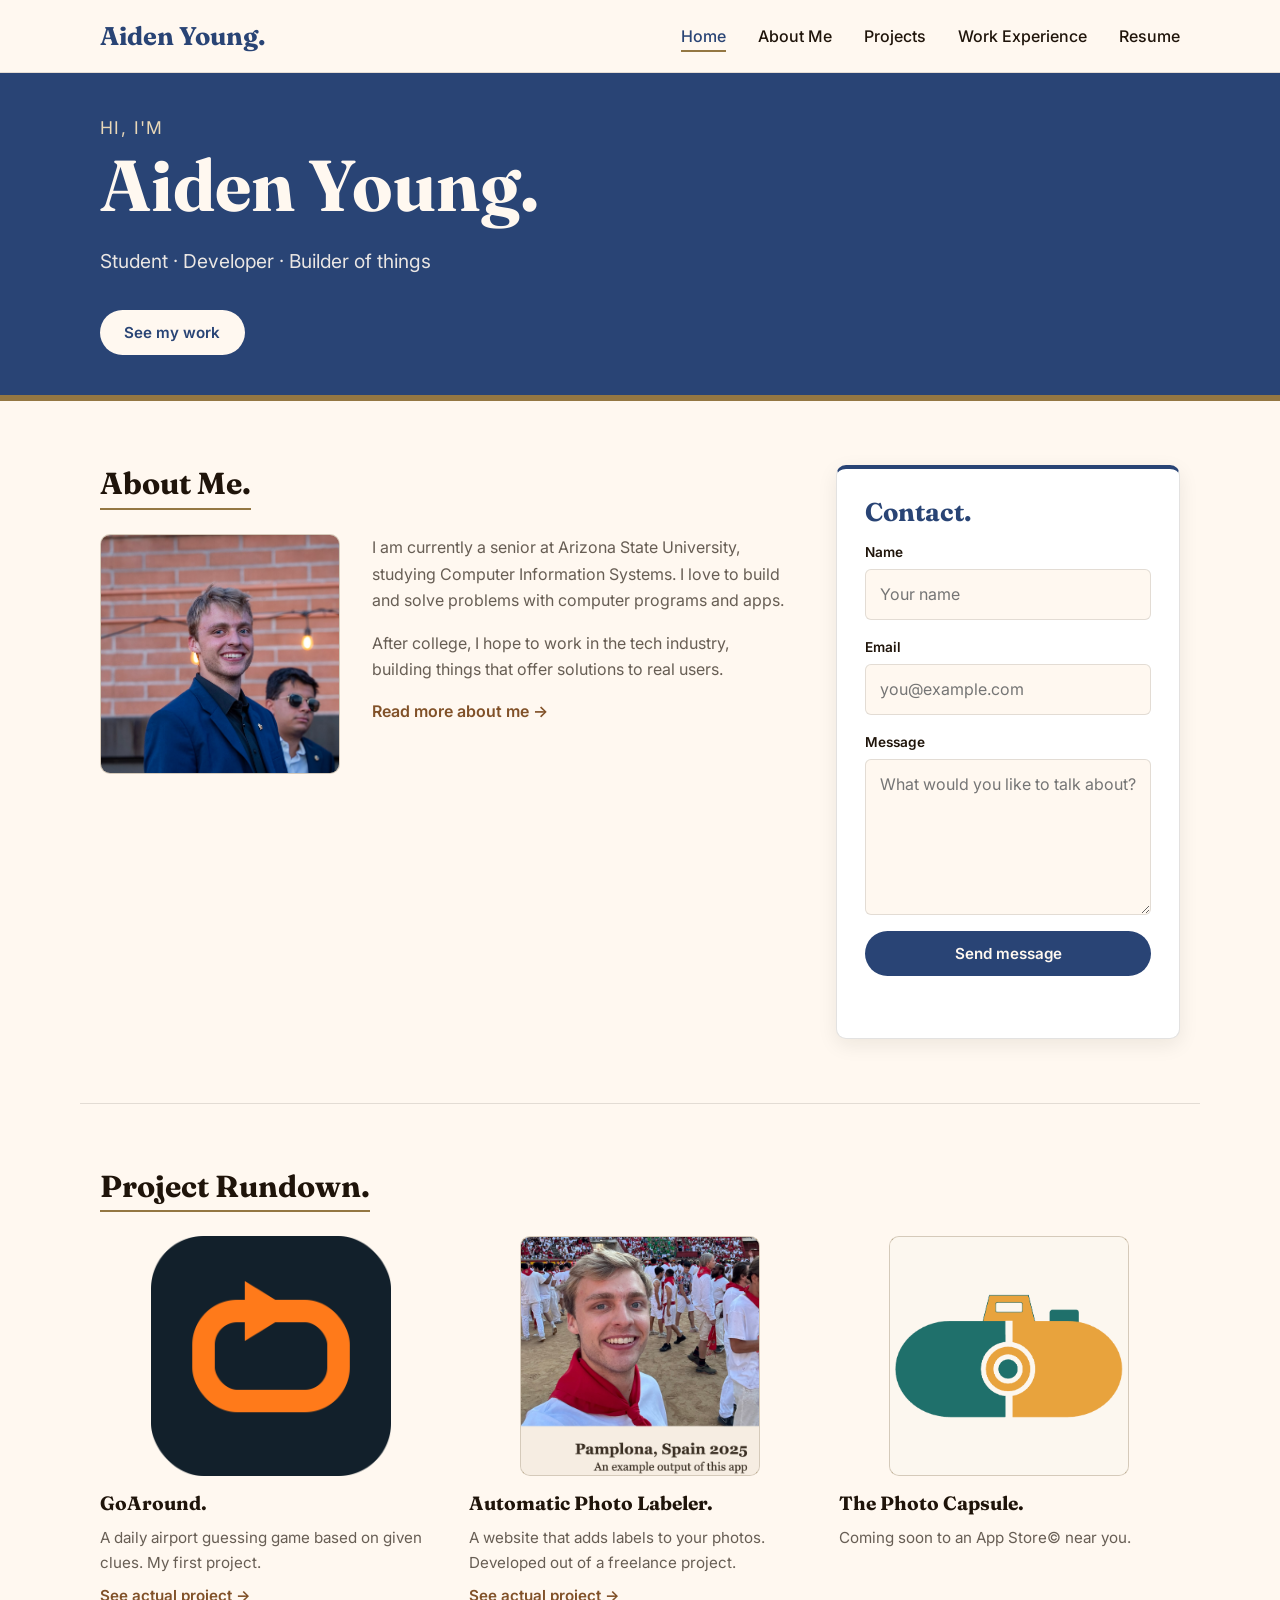
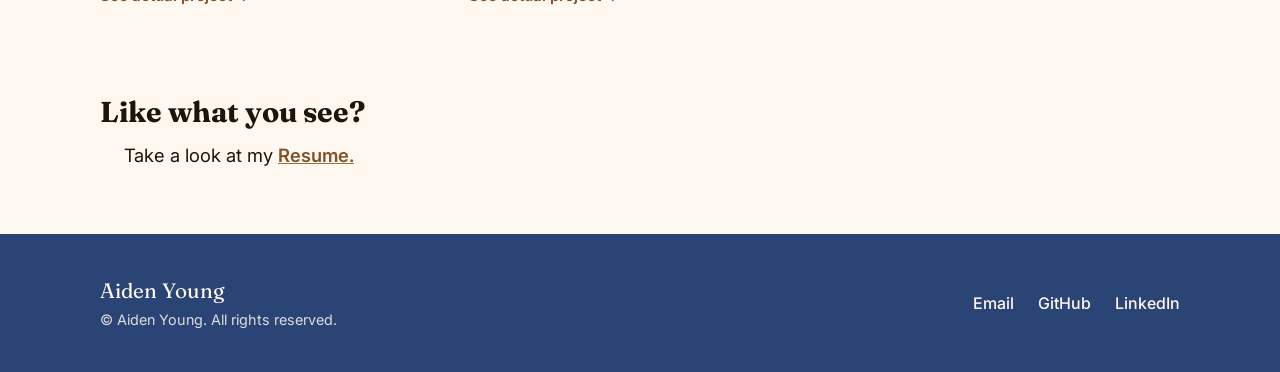
==== commit e25818fa: "updates" ====
--- a/index.html
+++ b/index.html
@@ -33,7 +33,6 @@
   <main>
     <!-- Hero -->
     <section class="hero">
-      <!-- Replace with: <img src="assets/hero.jpg" alt="..."> or set a background-image in style.css -->
       <div class="hero-overlay">
         <div class="container">
           <p class="hero-eyebrow">Hi, I'm</p>
@@ -58,13 +57,12 @@
           </div>
           <div class="bio">
             <p>
-              Lorem ipsum dolor sit amet, consectetur adipiscing elit. I'm a
-              short placeholder bio — swap this out for a few sentences about
-              who you are, what you study or do, and what you're passionate about.
+              I am currently a senior at Arizona State University, studying Computer Information Systems. 
+              I love to build and solve problems with computer programs and apps.
             </p>
             <p>
-              Mention a couple of interests or goals here, then point visitors
-              toward the full About page for the rest of the story.
+              After college, I hope to work in the tech industry, 
+              building things that offer solutions to real users.
             </p>
             <a href="about.html" class="text-link">Read more about me &rarr;</a>
           </div>
@@ -86,9 +84,6 @@
             <span>Message</span>
             <textarea name="message" rows="5" placeholder="What would you like to talk about?" required></textarea>
           </label>
-          <input type="hidden" name="_subject" value="New message from your website">
-          <!-- Honeypot: hidden from humans, bots fill it in -->
-          <input type="text" name="_gotcha" tabindex="-1" autocomplete="off" style="display:none">
           <button type="submit" class="btn btn-primary">Send message</button>
           <p class="form-status" role="status" aria-live="polite"></p>
         </form>
